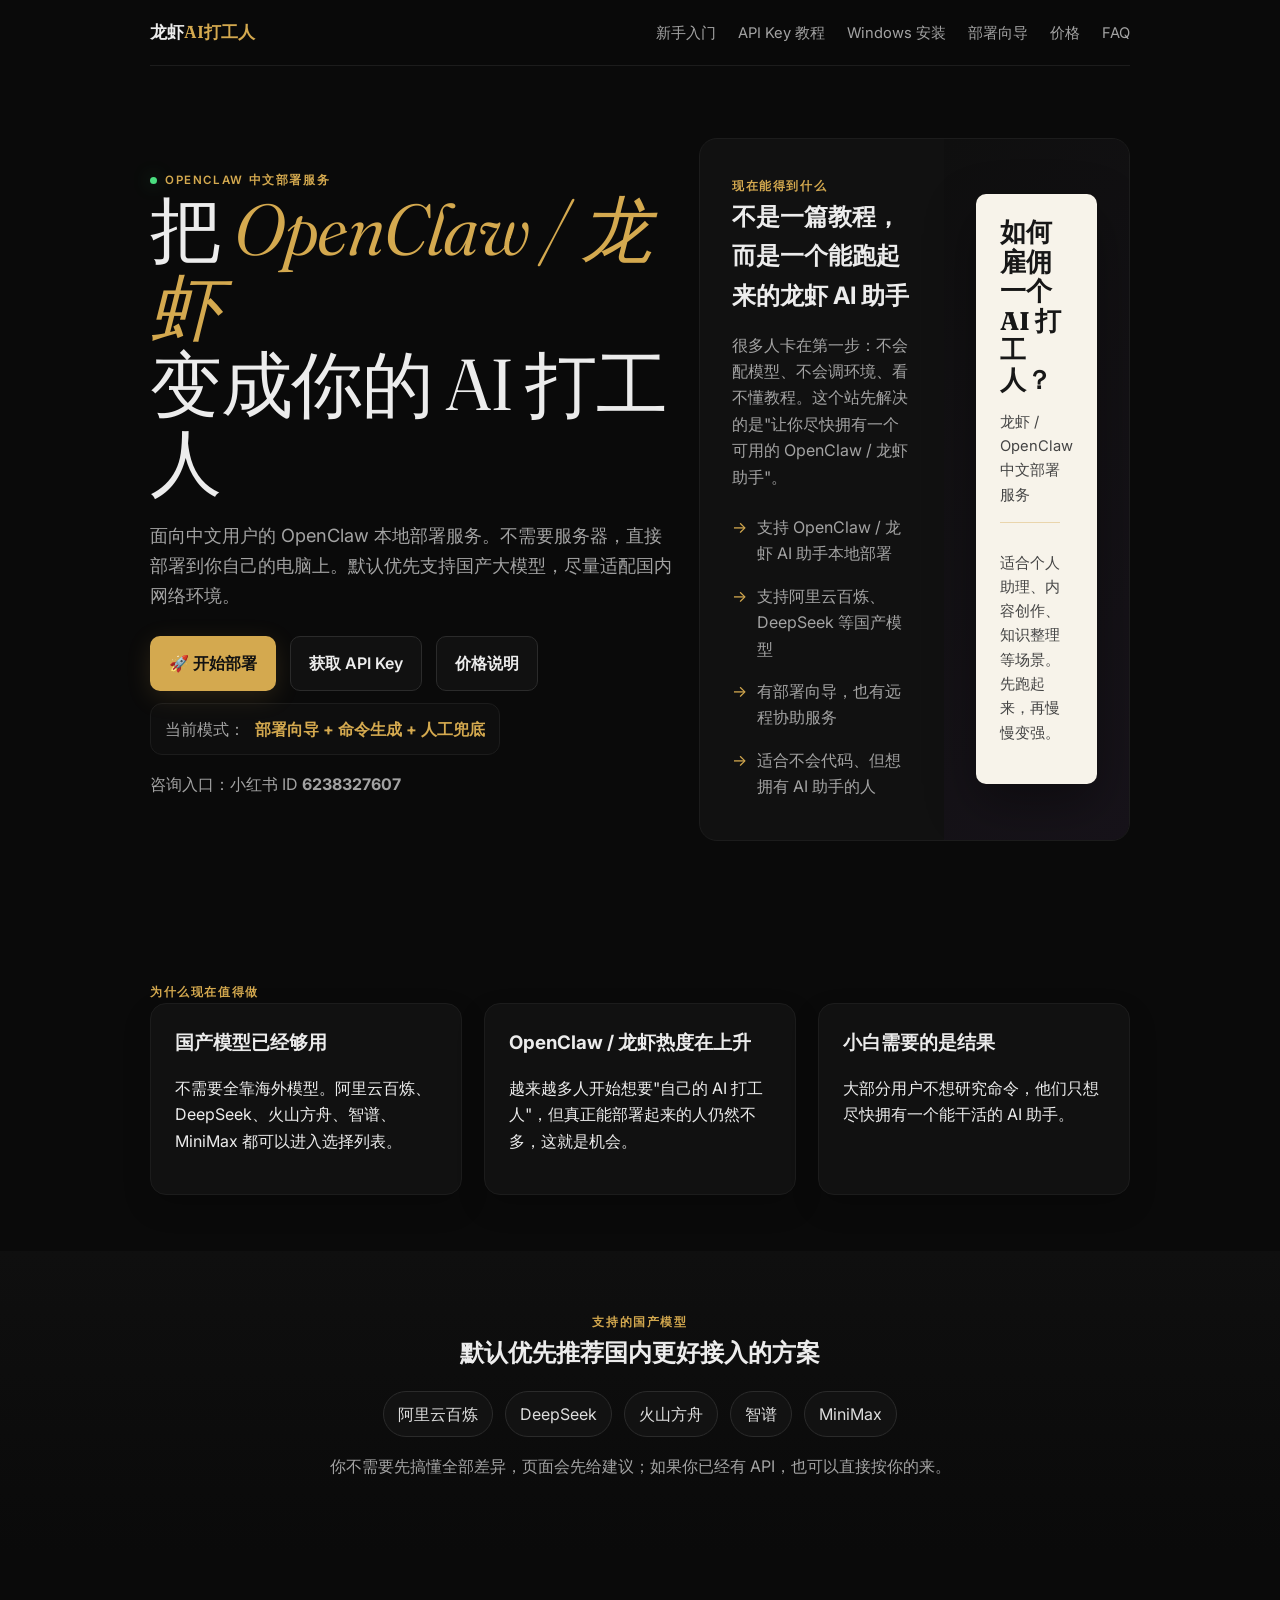
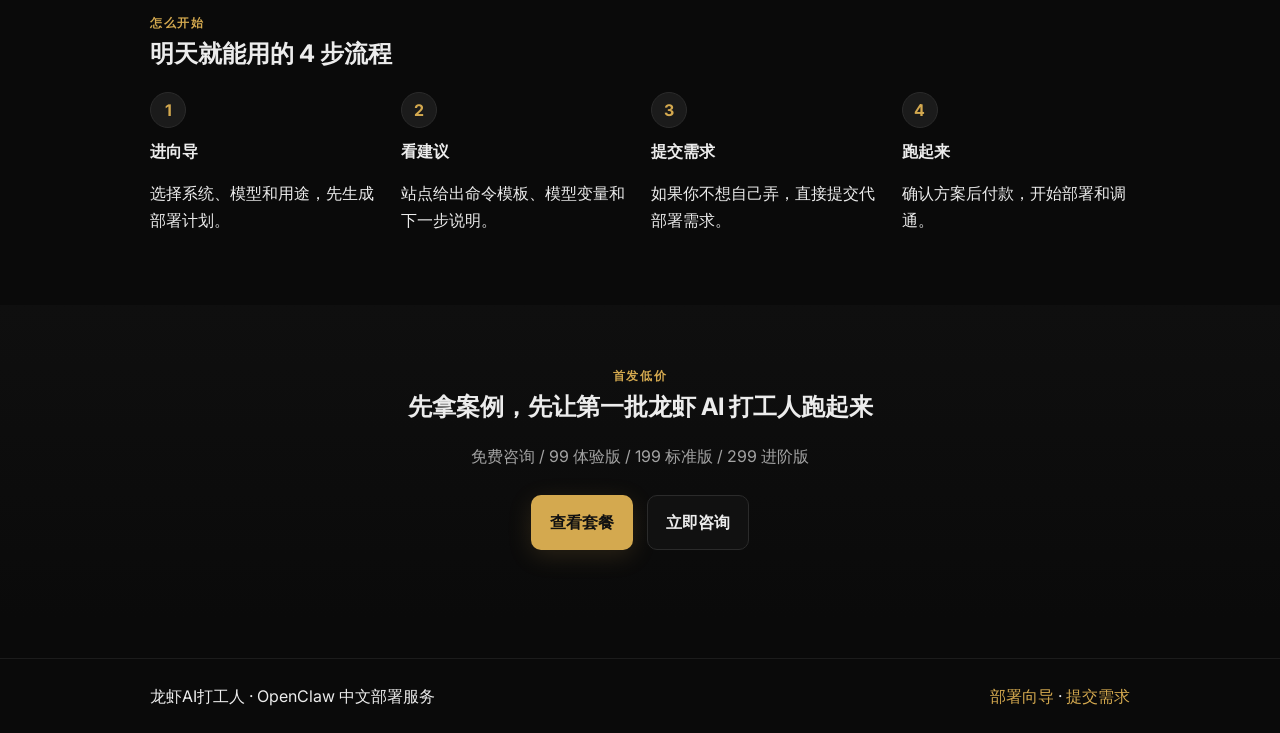
==== index.html @ 07ebf4de "Initial commit: 龙虾 AI 一键部署网站 - 一键部署工具（Windows/macOS/Linux） - 智能咨询机器人方案 - API Key 获取教程 - Windows WSL " ====
<!doctype html>
<html lang="zh-CN">
<head>
  <meta charset="UTF-8" />
  <meta name="viewport" content="width=device-width, initial-scale=1.0" />
  <title>龙虾AI打工人｜OpenClaw 中文一键部署与代部署</title>
  <meta name="description" content="龙虾AI打工人：面向中文用户的 OpenClaw 一键部署、代部署与部署向导。支持阿里云百炼、DeepSeek、火山方舟、智谱、MiniMax。" />
  <meta name="keywords" content="龙虾,OpenClaw,OpenClaw一键部署,龙虾AI,AI打工人,AI助手代部署,国产大模型部署" />
  <link rel="preconnect" href="https://fonts.googleapis.com">
  <link rel="preconnect" href="https://fonts.gstatic.com" crossorigin>
  <link href="https://fonts.googleapis.com/css2?family=Inter:wght@300;400;500;600;700&family=Fraunces:opsz,wght@9..144,300;9..144,400;9..144,600&display=swap" rel="stylesheet">
  <link rel="stylesheet" href="./styles.css" />
</head>
<body>
  <header class="hero">
    <nav class="nav container">
      <div class="logo">龙虾<span>AI打工人</span></div>
      <div class="nav-links">
        <a href="./onboarding-guide.html">新手入门</a>
        <a href="./api-key-guide.html">API Key 教程</a>
        <a href="./windows-wsl-guide.html">Windows 安装</a>
        <a href="./deploy.html">部署向导</a>
        <a href="./pricing.html">价格</a>
        <a href="./faq.html">FAQ</a>
      </div>
    </nav>

    <div class="hero-inner container">
      <div>
        <div class="eyebrow"><span class="dot"></span> OpenClaw 中文部署服务</div>
        <h1>把 <em>OpenClaw / 龙虾</em><br>变成你的 AI 打工人</h1>
        <p class="subtitle">面向中文用户的 OpenClaw 本地部署服务。不需要服务器，直接部署到你自己的电脑上。默认优先支持国产大模型，尽量适配国内网络环境。</p>
        <div class="cta-row">
          <a class="btn primary" href="./deploy.html">🚀 开始部署</a>
          <a class="btn" href="./api-key-guide.html">获取 API Key</a>
          <a class="btn" href="./pricing.html">价格说明</a>
        </div>
        <div class="hero-proof"><span>当前模式：</span><strong>部署向导 + 命令生成 + 人工兜底</strong></div>
        <p class="hint">咨询入口：小红书 ID <strong>6238327607</strong></p>
      </div>
      <div class="product-shell">
        <div class="product-info">
          <div class="section-label">现在能得到什么</div>
          <h2>不是一篇教程，而是一个能跑起来的龙虾 AI 助手</h2>
          <p class="muted">很多人卡在第一步：不会配模型、不会调环境、看不懂教程。这个站先解决的是"让你尽快拥有一个可用的 OpenClaw / 龙虾助手"。</p>
          <ul class="feature-list">
            <li>支持 OpenClaw / 龙虾 AI 助手本地部署</li>
            <li>支持阿里云百炼、DeepSeek 等国产模型</li>
            <li>有部署向导，也有远程协助服务</li>
            <li>适合不会代码、但想拥有 AI 助手的人</li>
          </ul>
        </div>
        <div class="product-visual">
          <div class="mock-panel">
            <h3>如何雇佣一个 AI 打工人？</h3>
            <p>龙虾 / OpenClaw 中文部署服务</p>
            <div class="divider"></div>
            <p>适合个人助理、内容创作、知识整理等场景。先跑起来，再慢慢变强。</p>
          </div>
        </div>
      </div>
    </div>
  </header>

  <main>
    <section class="section container">
      <div class="section-label">为什么现在值得做</div>
      <div class="grid-3">
        <div class="card">
          <h3>国产模型已经够用</h3>
          <p>不需要全靠海外模型。阿里云百炼、DeepSeek、火山方舟、智谱、MiniMax 都可以进入选择列表。</p>
        </div>
        <div class="card">
          <h3>OpenClaw / 龙虾热度在上升</h3>
          <p>越来越多人开始想要"自己的 AI 打工人"，但真正能部署起来的人仍然不多，这就是机会。</p>
        </div>
        <div class="card">
          <h3>小白需要的是结果</h3>
          <p>大部分用户不想研究命令，他们只想尽快拥有一个能干活的 AI 助手。</p>
        </div>
      </div>
    </section>

    <section class="section alt">
      <div class="container center">
        <div class="section-label">支持的国产模型</div>
        <h2>默认优先推荐国内更好接入的方案</h2>
        <div class="chips" style="justify-content:center;margin-top:18px;">
          <span>阿里云百炼</span><span>DeepSeek</span><span>火山方舟</span><span>智谱</span><span>MiniMax</span>
        </div>
        <p class="muted">你不需要先搞懂全部差异，页面会先给建议；如果你已经有 API，也可以直接按你的来。</p>
      </div>
    </section>

    <section class="section container">
      <div class="section-label">怎么开始</div>
      <h2>明天就能用的 4 步流程</h2>
      <div class="timeline">
        <div class="step"><strong>1</strong><span>进向导</span><p>选择系统、模型和用途，先生成部署计划。</p></div>
        <div class="step"><strong>2</strong><span>看建议</span><p>站点给出命令模板、模型变量和下一步说明。</p></div>
        <div class="step"><strong>3</strong><span>提交需求</span><p>如果你不想自己弄，直接提交代部署需求。</p></div>
        <div class="step"><strong>4</strong><span>跑起来</span><p>确认方案后付款，开始部署和调通。</p></div>
      </div>
    </section>

    <section class="section alt">
      <div class="container center">
        <div class="section-label">首发低价</div>
        <h2>先拿案例，先让第一批龙虾 AI 打工人跑起来</h2>
        <p class="muted">免费咨询 / 99 体验版 / 199 标准版 / 299 进阶版</p>
        <div class="cta-row" style="justify-content:center;">
          <a class="btn primary" href="./pricing.html">查看套餐</a>
          <a class="btn" href="./deploy.html">立即咨询</a>
        </div>
      </div>
    </section>
  </main>

  <footer class="footer">
    <div class="container footer-inner">
      <div>龙虾AI打工人 · OpenClaw 中文部署服务</div>
      <div><a href="./wizard.html">部署向导</a> · <a href="./deploy.html">提交需求</a></div>
    </div>
  </footer>
</body>
</html>
---- styles.css ----
:root{--bg:#0a0a0a;--surface:#111111;--surface2:#161616;--border:#1c1c1c;--border2:#2b2b2b;--text:#ececec;--muted:#a3a3a3;--dim:#666;--accent:#d4a94f;--accentGlow:rgba(212,169,79,.15);--green:#4ade80;--blue:#60a5fa}*{box-sizing:border-box}html{scroll-behavior:smooth}body{margin:0;font-family:Inter,-apple-system,BlinkMacSystemFont,"Segoe UI",Roboto,"PingFang SC","Helvetica Neue",Arial,sans-serif;background:var(--bg);color:var(--text);line-height:1.65;-webkit-font-smoothing:antialiased}a{color:var(--accent);text-decoration:none}.container{width:min(980px,92%);margin:0 auto}.nav,.hero-inner,.split,.grid-3,.timeline,.pricing-grid,.form-wrap,.footer-inner{display:grid;gap:22px}.nav{position:sticky;top:0;z-index:1000;grid-template-columns:1fr auto;align-items:center;padding:18px 0;background:rgba(10,10,10,.86);backdrop-filter:blur(18px);border-bottom:1px solid var(--border)}.logo{font-family:Fraunces,serif;font-size:1.08rem;font-weight:600;color:var(--text)}.logo span{color:var(--accent)}.nav-links a{margin-left:18px;color:var(--muted);font-size:.92rem}.nav-links a:hover{color:var(--text)}.hero{min-height:92vh;padding-bottom:40px}.hero-inner{grid-template-columns:1.1fr .9fr;align-items:center;padding:72px 0 40px}.eyebrow,.section-label,.mini-badge{display:inline-flex;align-items:center;gap:8px;font-size:.72rem;font-weight:600;letter-spacing:.14em;text-transform:uppercase;color:var(--accent)}.eyebrow .dot{width:7px;height:7px;border-radius:50%;background:var(--green);box-shadow:0 0 18px rgba(74,222,128,.4)}h1,h2,h3{margin:0 0 14px}.hero h1,.simple-header h1{font-family:Fraunces,serif;font-size:clamp(2.7rem,6vw,4.5rem);font-weight:350;line-height:1.08;letter-spacing:-.02em}.hero h1 em{font-style:italic;color:var(--accent)}.subtitle{font-size:1.14rem;color:var(--muted);max-width:720px;margin-bottom:20px}.cta-row{display:flex;gap:14px;flex-wrap:wrap;margin:26px 0 12px}.btn{display:inline-flex;align-items:center;justify-content:center;padding:13px 18px;border:1px solid var(--border2);border-radius:10px;background:var(--surface);color:var(--text);font-weight:600;transition:all .18s ease}.btn:hover{border-color:var(--accent);transform:translateY(-1px)}.btn.primary{background:var(--accent);color:#111;border-color:transparent;box-shadow:0 6px 24px var(--accentGlow)}.hint,.muted{color:var(--muted)}.small{font-size:.9rem}.section{padding:56px 0}.alt{background:linear-gradient(180deg,#0f0f0f,#0a0a0a)}.card{background:var(--surface);border:1px solid var(--border);border-radius:16px;padding:24px;box-shadow:0 12px 28px rgba(0,0,0,.18)}.card:hover{border-color:var(--border2)}.highlight{background:linear-gradient(180deg,#131313,#101010)}.hero-proof{display:flex;align-items:center;gap:10px;padding:12px 14px;border:1px solid var(--border);border-radius:12px;background:#0e0e0e;color:var(--muted);width:fit-content}.hero-proof strong{color:var(--accent)}.split{grid-template-columns:1fr 1fr}.grid-3{grid-template-columns:repeat(3,1fr)}.chips{display:flex;gap:12px;flex-wrap:wrap}.chips span{padding:9px 14px;border:1px solid var(--border2);border-radius:999px;background:#121212;color:#ddd}.timeline{grid-template-columns:repeat(4,1fr);margin-top:18px}.step strong{display:inline-grid;place-items:center;width:36px;height:36px;border-radius:50%;background:#1b1b1b;border:1px solid var(--border2);margin-bottom:10px;color:var(--accent)}.step span{display:block;font-weight:700;margin-bottom:4px}.footer{border-top:1px solid var(--border);padding:24px 0;margin-top:40px}.footer-inner{grid-template-columns:1fr auto;align-items:center}.simple-header{padding:38px 0 16px}.simple-header p{color:var(--muted)}.pricing-grid{grid-template-columns:repeat(4,1fr);padding-bottom:48px}.price-card .price{font-family:Fraunces,serif;font-size:2.2rem;font-weight:600;margin:10px 0 14px}.price-card.featured{border-color:var(--accent);transform:translateY(-8px)}.form-wrap{grid-template-columns:1fr 1fr;padding-bottom:48px}.form-card label{display:block;margin-bottom:16px}.form-card input,.form-card textarea,.form-card select,#result,#plan{width:100%;margin-top:8px;background:#0d0d0d;border:1px solid var(--border2);border-radius:12px;color:var(--text);padding:12px;font:inherit}.checkbox{display:flex;gap:10px;align-items:flex-start}.checkbox input{width:auto;margin-top:4px}.faq-list{display:grid;gap:16px;padding-bottom:50px}.divider{width:60px;height:1px;background:var(--accent);opacity:.4;margin:8px 0 28px}.feature-list{list-style:none;padding:0;margin:16px 0 0}.feature-list li{padding:8px 0;color:var(--muted);display:flex;gap:10px}.feature-list li::before{content:'→';color:var(--accent)}.product-shell{display:grid;grid-template-columns:1.15fr .85fr;background:var(--surface);border:1px solid var(--border);border-radius:18px;overflow:hidden}.product-info{padding:32px}.product-visual{padding:32px;background:linear-gradient(135deg,#0f0f0f,#17131a);display:flex;align-items:center;justify-content:center;position:relative}.mock-panel{width:100%;max-width:320px;background:#f7f3ea;color:#171717;border-radius:10px;padding:24px;box-shadow:0 20px 50px rgba(0,0,0,.35)}.mock-panel h3{font-family:Fraunces,serif;font-size:1.6rem;line-height:1.15;margin-bottom:10px}.mock-panel p{font-size:.92rem;color:#444}.center{text-align:center}@media (max-width:900px){.hero-inner,.split,.grid-3,.timeline,.pricing-grid,.form-wrap,.product-shell,.footer-inner{grid-template-columns:1fr}.price-card.featured{transform:none}.nav{grid-template-columns:1fr}.nav-links{display:flex;flex-wrap:wrap;gap:10px}.nav-links a{margin:0}.hero{min-height:auto}.hero-inner{padding-top:42px}}
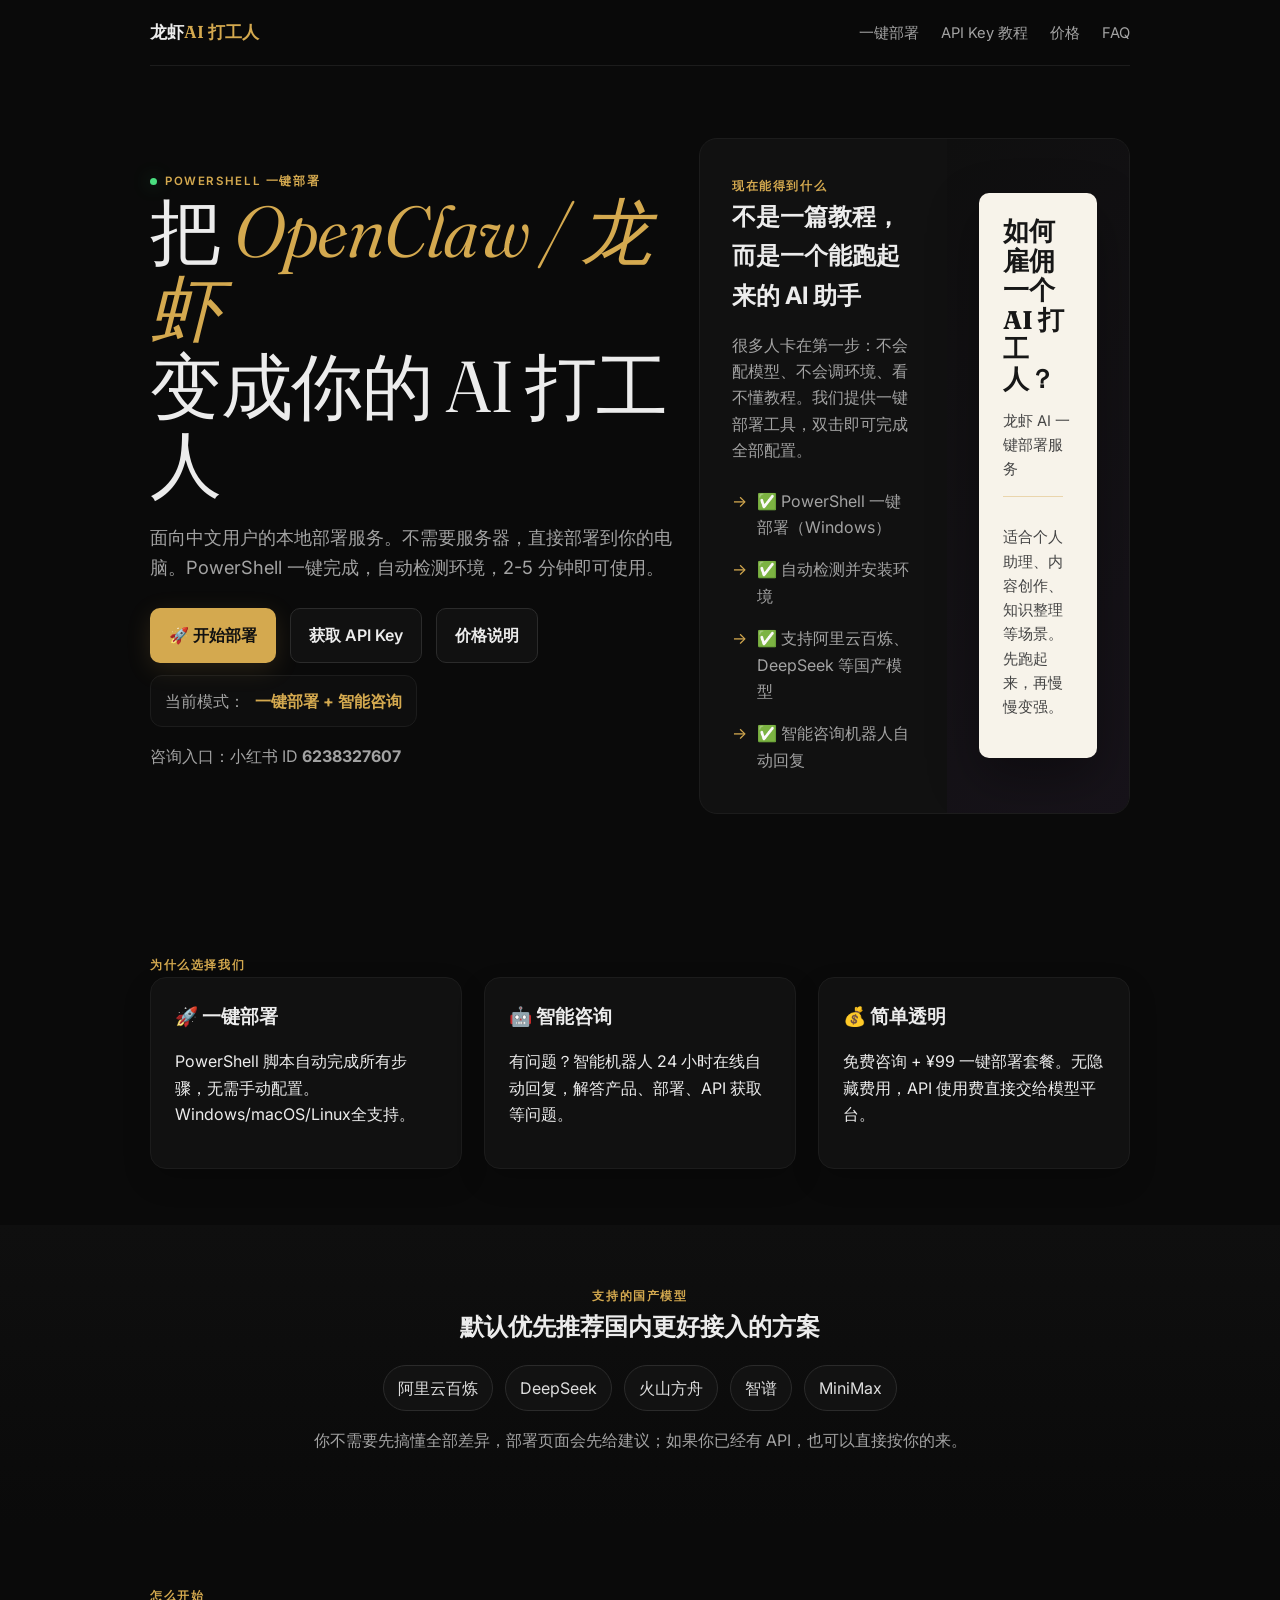
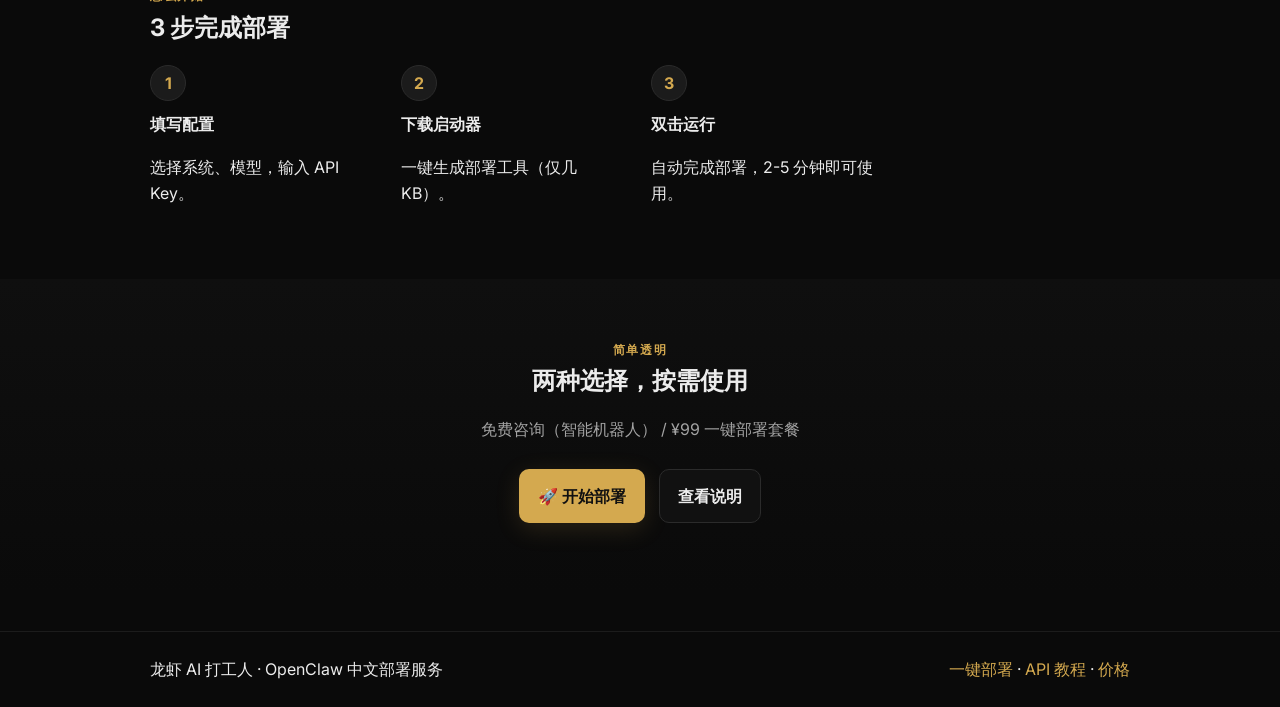
==== commit d53b860f: "优化：PowerShell 部署 + 导航统一 - 新增 PowerShell 一键部署启动器（Windows） - 移除首页 Windows 安装指南导航 - 简化导航结构：一键部署/API/价格/" ====
--- a/index.html
+++ b/index.html
@@ -3,9 +3,9 @@
 <head>
   <meta charset="UTF-8" />
   <meta name="viewport" content="width=device-width, initial-scale=1.0" />
-  <title>龙虾AI打工人｜OpenClaw 中文一键部署与代部署</title>
-  <meta name="description" content="龙虾AI打工人：面向中文用户的 OpenClaw 一键部署、代部署与部署向导。支持阿里云百炼、DeepSeek、火山方舟、智谱、MiniMax。" />
-  <meta name="keywords" content="龙虾,OpenClaw,OpenClaw一键部署,龙虾AI,AI打工人,AI助手代部署,国产大模型部署" />
+  <title>龙虾 AI 打工人｜OpenClaw 中文一键部署</title>
+  <meta name="description" content="龙虾 AI 打工人：面向中文用户的一键部署服务。PowerShell 一键部署，自动检测环境，2-5 分钟完成。支持阿里云百炼、DeepSeek、MiniMax 等国产大模型。" />
+  <meta name="keywords" content="龙虾，OpenClaw，一键部署，龙虾 AI,AI 打工人，本地部署，国产大模型" />
   <link rel="preconnect" href="https://fonts.googleapis.com">
   <link rel="preconnect" href="https://fonts.gstatic.com" crossorigin>
   <link href="https://fonts.googleapis.com/css2?family=Inter:wght@300;400;500;600;700&family=Fraunces:opsz,wght@9..144,300;9..144,400;9..144,600&display=swap" rel="stylesheet">
@@ -14,12 +14,10 @@
 <body>
   <header class="hero">
     <nav class="nav container">
-      <div class="logo">龙虾<span>AI打工人</span></div>
+      <div class="logo">龙虾<span>AI 打工人</span></div>
       <div class="nav-links">
-        <a href="./onboarding-guide.html">新手入门</a>
+        <a href="./deploy.html">一键部署</a>
         <a href="./api-key-guide.html">API Key 教程</a>
-        <a href="./windows-wsl-guide.html">Windows 安装</a>
-        <a href="./deploy.html">部署向导</a>
         <a href="./pricing.html">价格</a>
         <a href="./faq.html">FAQ</a>
       </div>
@@ -27,33 +25,33 @@
 
     <div class="hero-inner container">
       <div>
-        <div class="eyebrow"><span class="dot"></span> OpenClaw 中文部署服务</div>
+        <div class="eyebrow"><span class="dot"></span> PowerShell 一键部署</div>
         <h1>把 <em>OpenClaw / 龙虾</em><br>变成你的 AI 打工人</h1>
-        <p class="subtitle">面向中文用户的 OpenClaw 本地部署服务。不需要服务器，直接部署到你自己的电脑上。默认优先支持国产大模型，尽量适配国内网络环境。</p>
+        <p class="subtitle">面向中文用户的本地部署服务。不需要服务器，直接部署到你的电脑。PowerShell 一键完成，自动检测环境，2-5 分钟即可使用。</p>
         <div class="cta-row">
           <a class="btn primary" href="./deploy.html">🚀 开始部署</a>
           <a class="btn" href="./api-key-guide.html">获取 API Key</a>
           <a class="btn" href="./pricing.html">价格说明</a>
         </div>
-        <div class="hero-proof"><span>当前模式：</span><strong>部署向导 + 命令生成 + 人工兜底</strong></div>
+        <div class="hero-proof"><span>当前模式：</span><strong>一键部署 + 智能咨询</strong></div>
         <p class="hint">咨询入口：小红书 ID <strong>6238327607</strong></p>
       </div>
       <div class="product-shell">
         <div class="product-info">
           <div class="section-label">现在能得到什么</div>
-          <h2>不是一篇教程，而是一个能跑起来的龙虾 AI 助手</h2>
-          <p class="muted">很多人卡在第一步：不会配模型、不会调环境、看不懂教程。这个站先解决的是"让你尽快拥有一个可用的 OpenClaw / 龙虾助手"。</p>
+          <h2>不是一篇教程，而是一个能跑起来的 AI 助手</h2>
+          <p class="muted">很多人卡在第一步：不会配模型、不会调环境、看不懂教程。我们提供一键部署工具，双击即可完成全部配置。</p>
           <ul class="feature-list">
-            <li>支持 OpenClaw / 龙虾 AI 助手本地部署</li>
-            <li>支持阿里云百炼、DeepSeek 等国产模型</li>
-            <li>有部署向导，也有远程协助服务</li>
-            <li>适合不会代码、但想拥有 AI 助手的人</li>
+            <li>✅ PowerShell 一键部署（Windows）</li>
+            <li>✅ 自动检测并安装环境</li>
+            <li>✅ 支持阿里云百炼、DeepSeek 等国产模型</li>
+            <li>✅ 智能咨询机器人自动回复</li>
           </ul>
         </div>
         <div class="product-visual">
           <div class="mock-panel">
             <h3>如何雇佣一个 AI 打工人？</h3>
-            <p>龙虾 / OpenClaw 中文部署服务</p>
+            <p>龙虾 AI 一键部署服务</p>
             <div class="divider"></div>
             <p>适合个人助理、内容创作、知识整理等场景。先跑起来，再慢慢变强。</p>
           </div>
@@ -64,19 +62,19 @@
 
   <main>
     <section class="section container">
-      <div class="section-label">为什么现在值得做</div>
+      <div class="section-label">为什么选择我们</div>
       <div class="grid-3">
         <div class="card">
-          <h3>国产模型已经够用</h3>
-          <p>不需要全靠海外模型。阿里云百炼、DeepSeek、火山方舟、智谱、MiniMax 都可以进入选择列表。</p>
+          <h3>🚀 一键部署</h3>
+          <p>PowerShell 脚本自动完成所有步骤，无需手动配置。Windows/macOS/Linux全支持。</p>
         </div>
         <div class="card">
-          <h3>OpenClaw / 龙虾热度在上升</h3>
-          <p>越来越多人开始想要"自己的 AI 打工人"，但真正能部署起来的人仍然不多，这就是机会。</p>
+          <h3>🤖 智能咨询</h3>
+          <p>有问题？智能机器人 24 小时在线自动回复，解答产品、部署、API 获取等问题。</p>
         </div>
         <div class="card">
-          <h3>小白需要的是结果</h3>
-          <p>大部分用户不想研究命令，他们只想尽快拥有一个能干活的 AI 助手。</p>
+          <h3>💰 简单透明</h3>
+          <p>免费咨询 + ¥99 一键部署套餐。无隐藏费用，API 使用费直接交给模型平台。</p>
         </div>
       </div>
     </section>
@@ -88,29 +86,28 @@
         <div class="chips" style="justify-content:center;margin-top:18px;">
           <span>阿里云百炼</span><span>DeepSeek</span><span>火山方舟</span><span>智谱</span><span>MiniMax</span>
         </div>
-        <p class="muted">你不需要先搞懂全部差异，页面会先给建议；如果你已经有 API，也可以直接按你的来。</p>
+        <p class="muted">你不需要先搞懂全部差异，部署页面会先给建议；如果你已经有 API，也可以直接按你的来。</p>
       </div>
     </section>
 
     <section class="section container">
       <div class="section-label">怎么开始</div>
-      <h2>明天就能用的 4 步流程</h2>
+      <h2>3 步完成部署</h2>
       <div class="timeline">
-        <div class="step"><strong>1</strong><span>进向导</span><p>选择系统、模型和用途，先生成部署计划。</p></div>
-        <div class="step"><strong>2</strong><span>看建议</span><p>站点给出命令模板、模型变量和下一步说明。</p></div>
-        <div class="step"><strong>3</strong><span>提交需求</span><p>如果你不想自己弄，直接提交代部署需求。</p></div>
-        <div class="step"><strong>4</strong><span>跑起来</span><p>确认方案后付款，开始部署和调通。</p></div>
+        <div class="step"><strong>1</strong><span>填写配置</span><p>选择系统、模型，输入 API Key。</p></div>
+        <div class="step"><strong>2</strong><span>下载启动器</span><p>一键生成部署工具（仅几 KB）。</p></div>
+        <div class="step"><strong>3</strong><span>双击运行</span><p>自动完成部署，2-5 分钟即可使用。</p></div>
       </div>
     </section>
 
     <section class="section alt">
       <div class="container center">
-        <div class="section-label">首发低价</div>
-        <h2>先拿案例，先让第一批龙虾 AI 打工人跑起来</h2>
-        <p class="muted">免费咨询 / 99 体验版 / 199 标准版 / 299 进阶版</p>
+        <div class="section-label">简单透明</div>
+        <h2>两种选择，按需使用</h2>
+        <p class="muted">免费咨询（智能机器人） / ¥99 一键部署套餐</p>
         <div class="cta-row" style="justify-content:center;">
-          <a class="btn primary" href="./pricing.html">查看套餐</a>
-          <a class="btn" href="./deploy.html">立即咨询</a>
+          <a class="btn primary" href="./deploy.html">🚀 开始部署</a>
+          <a class="btn" href="./pricing.html">查看说明</a>
         </div>
       </div>
     </section>
@@ -118,9 +115,9 @@
 
   <footer class="footer">
     <div class="container footer-inner">
-      <div>龙虾AI打工人 · OpenClaw 中文部署服务</div>
-      <div><a href="./wizard.html">部署向导</a> · <a href="./deploy.html">提交需求</a></div>
+      <div>龙虾 AI 打工人 · OpenClaw 中文部署服务</div>
+      <div><a href="./deploy.html">一键部署</a> · <a href="./api-key-guide.html">API 教程</a> · <a href="./pricing.html">价格</a></div>
     </div>
   </footer>
 </body>
-</html>+</html>
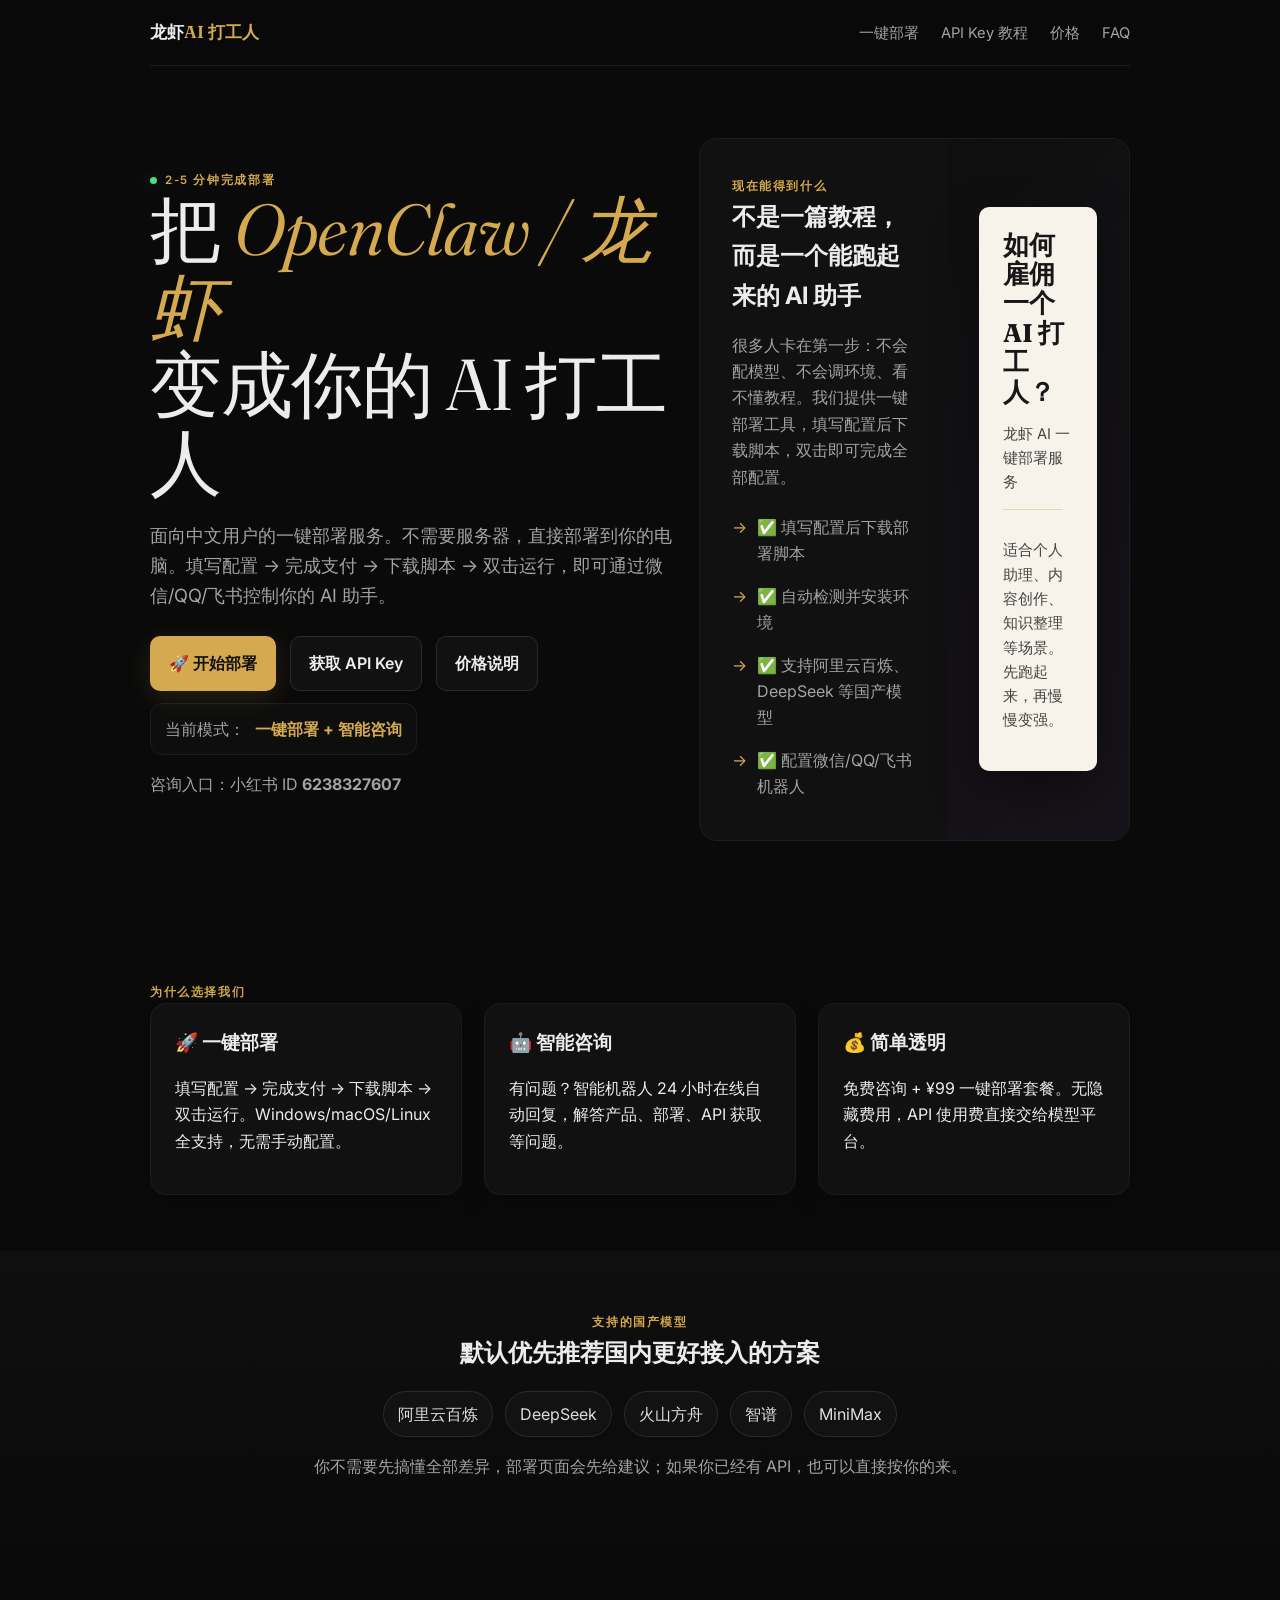
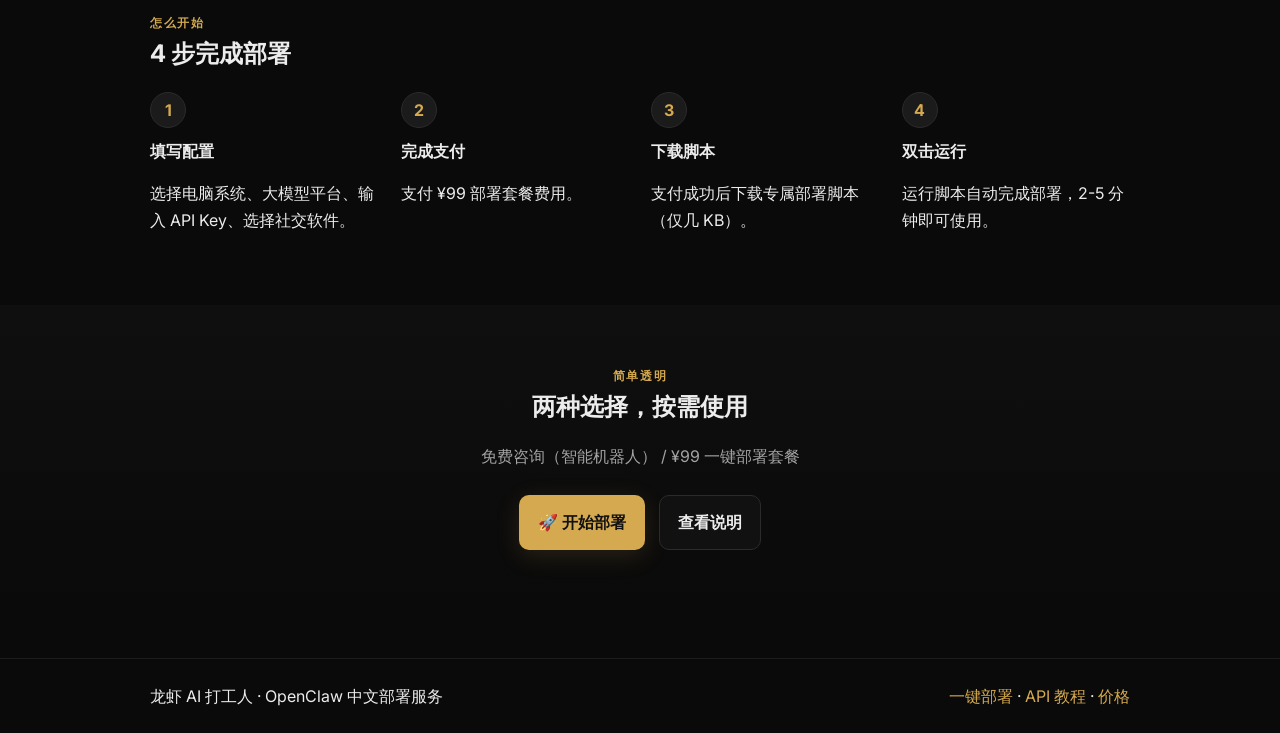
==== commit 8d14dd9e: "更新网站：优化部署流程，面向小白用户简化文案" ====
--- a/index.html
+++ b/index.html
@@ -4,7 +4,7 @@
   <meta charset="UTF-8" />
   <meta name="viewport" content="width=device-width, initial-scale=1.0" />
   <title>龙虾 AI 打工人｜OpenClaw 中文一键部署</title>
-  <meta name="description" content="龙虾 AI 打工人：面向中文用户的一键部署服务。PowerShell 一键部署，自动检测环境，2-5 分钟完成。支持阿里云百炼、DeepSeek、MiniMax 等国产大模型。" />
+  <meta name="description" content="龙虾 AI 打工人：面向中文用户的一键部署服务。填写配置 → 完成支付 → 下载脚本 → 双击运行，2-5 分钟拥有你的 AI 助手。" />
   <meta name="keywords" content="龙虾，OpenClaw，一键部署，龙虾 AI,AI 打工人，本地部署，国产大模型" />
   <link rel="preconnect" href="https://fonts.googleapis.com">
   <link rel="preconnect" href="https://fonts.gstatic.com" crossorigin>
@@ -25,9 +25,9 @@
 
     <div class="hero-inner container">
       <div>
-        <div class="eyebrow"><span class="dot"></span> PowerShell 一键部署</div>
+        <div class="eyebrow"><span class="dot"></span> 2-5 分钟完成部署</div>
         <h1>把 <em>OpenClaw / 龙虾</em><br>变成你的 AI 打工人</h1>
-        <p class="subtitle">面向中文用户的本地部署服务。不需要服务器，直接部署到你的电脑。PowerShell 一键完成，自动检测环境，2-5 分钟即可使用。</p>
+        <p class="subtitle">面向中文用户的一键部署服务。不需要服务器，直接部署到你的电脑。填写配置 → 完成支付 → 下载脚本 → 双击运行，即可通过微信/QQ/飞书控制你的 AI 助手。</p>
         <div class="cta-row">
           <a class="btn primary" href="./deploy.html">🚀 开始部署</a>
           <a class="btn" href="./api-key-guide.html">获取 API Key</a>
@@ -40,12 +40,12 @@
         <div class="product-info">
           <div class="section-label">现在能得到什么</div>
           <h2>不是一篇教程，而是一个能跑起来的 AI 助手</h2>
-          <p class="muted">很多人卡在第一步：不会配模型、不会调环境、看不懂教程。我们提供一键部署工具，双击即可完成全部配置。</p>
+          <p class="muted">很多人卡在第一步：不会配模型、不会调环境、看不懂教程。我们提供一键部署工具，填写配置后下载脚本，双击即可完成全部配置。</p>
           <ul class="feature-list">
-            <li>✅ PowerShell 一键部署（Windows）</li>
+            <li>✅ 填写配置后下载部署脚本</li>
             <li>✅ 自动检测并安装环境</li>
             <li>✅ 支持阿里云百炼、DeepSeek 等国产模型</li>
-            <li>✅ 智能咨询机器人自动回复</li>
+            <li>✅ 配置微信/QQ/飞书机器人</li>
           </ul>
         </div>
         <div class="product-visual">
@@ -66,7 +66,7 @@
       <div class="grid-3">
         <div class="card">
           <h3>🚀 一键部署</h3>
-          <p>PowerShell 脚本自动完成所有步骤，无需手动配置。Windows/macOS/Linux全支持。</p>
+          <p>填写配置 → 完成支付 → 下载脚本 → 双击运行。Windows/macOS/Linux 全支持，无需手动配置。</p>
         </div>
         <div class="card">
           <h3>🤖 智能咨询</h3>
@@ -92,11 +92,12 @@
 
     <section class="section container">
       <div class="section-label">怎么开始</div>
-      <h2>3 步完成部署</h2>
+      <h2>4 步完成部署</h2>
       <div class="timeline">
-        <div class="step"><strong>1</strong><span>填写配置</span><p>选择系统、模型，输入 API Key。</p></div>
-        <div class="step"><strong>2</strong><span>下载启动器</span><p>一键生成部署工具（仅几 KB）。</p></div>
-        <div class="step"><strong>3</strong><span>双击运行</span><p>自动完成部署，2-5 分钟即可使用。</p></div>
+        <div class="step"><strong>1</strong><span>填写配置</span><p>选择电脑系统、大模型平台、输入 API Key、选择社交软件。</p></div>
+        <div class="step"><strong>2</strong><span>完成支付</span><p>支付 ¥99 部署套餐费用。</p></div>
+        <div class="step"><strong>3</strong><span>下载脚本</span><p>支付成功后下载专属部署脚本（仅几 KB）。</p></div>
+        <div class="step"><strong>4</strong><span>双击运行</span><p>运行脚本自动完成部署，2-5 分钟即可使用。</p></div>
       </div>
     </section>
 
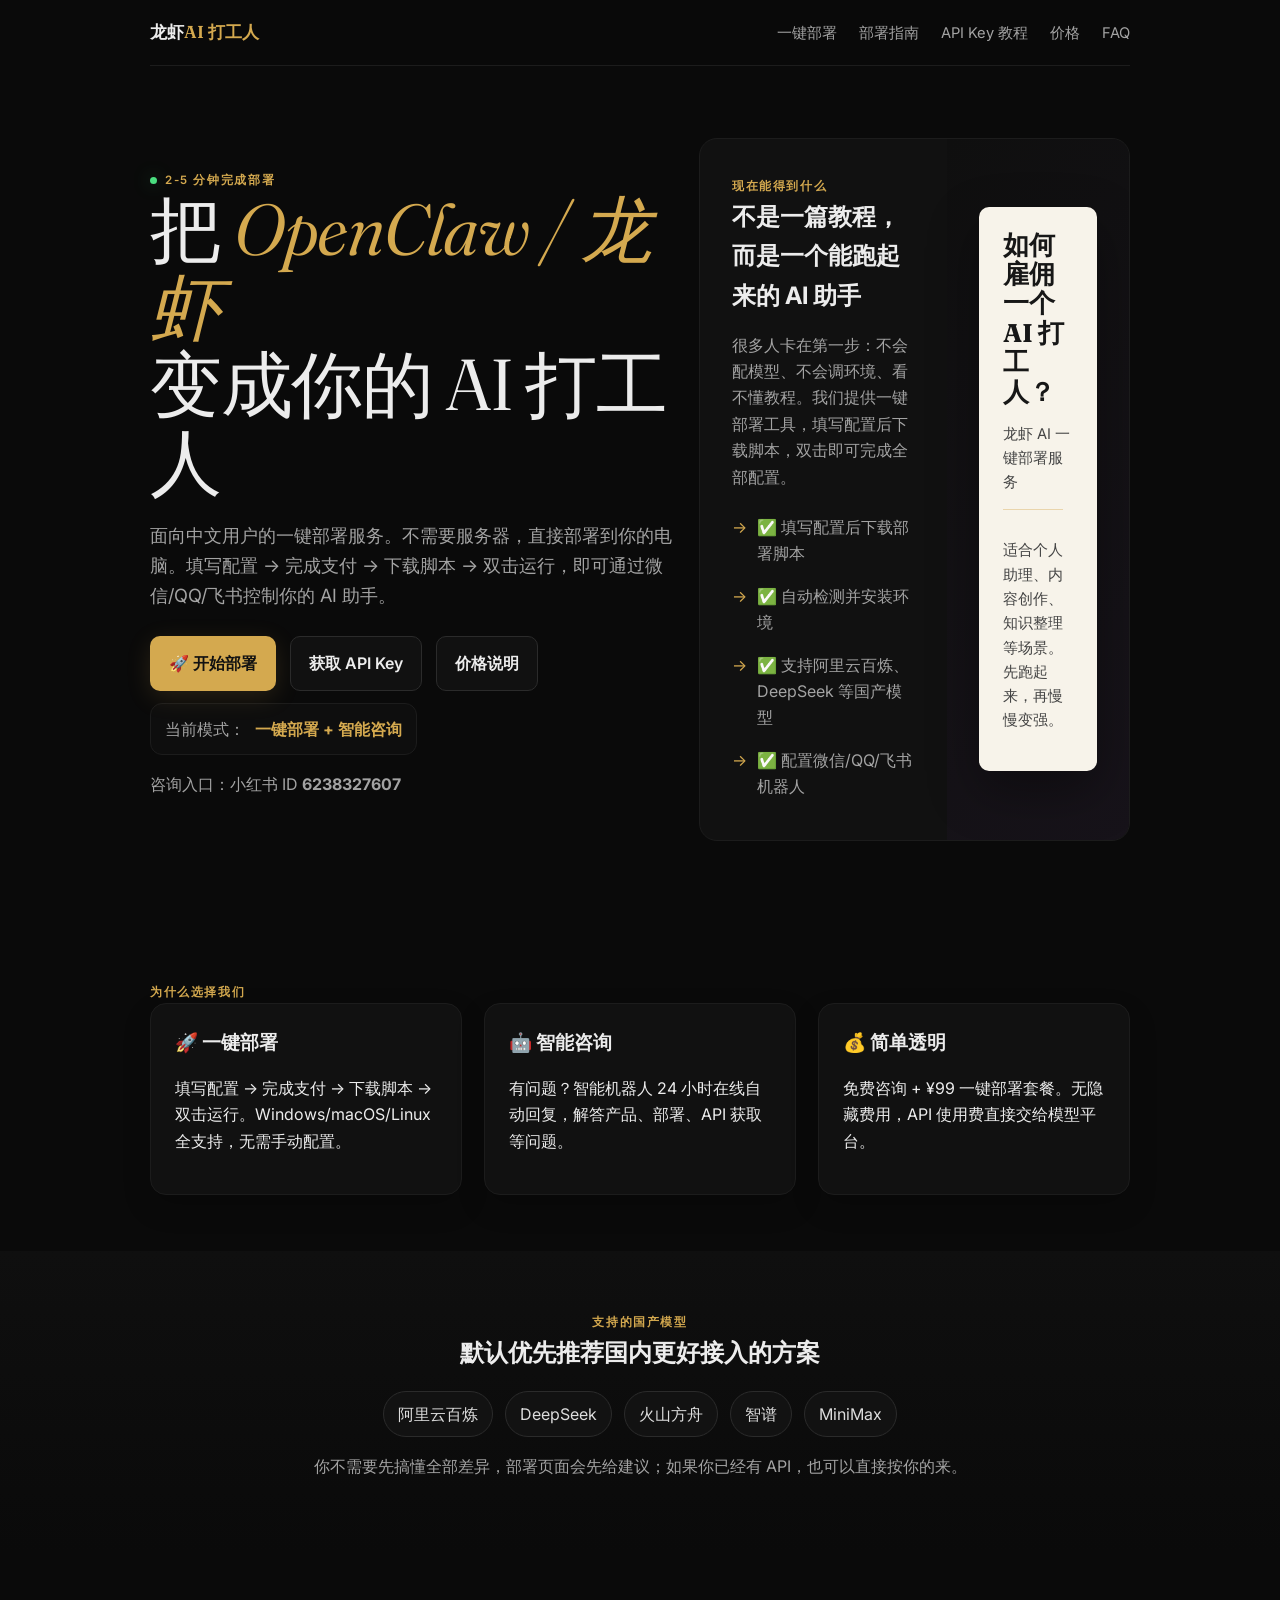
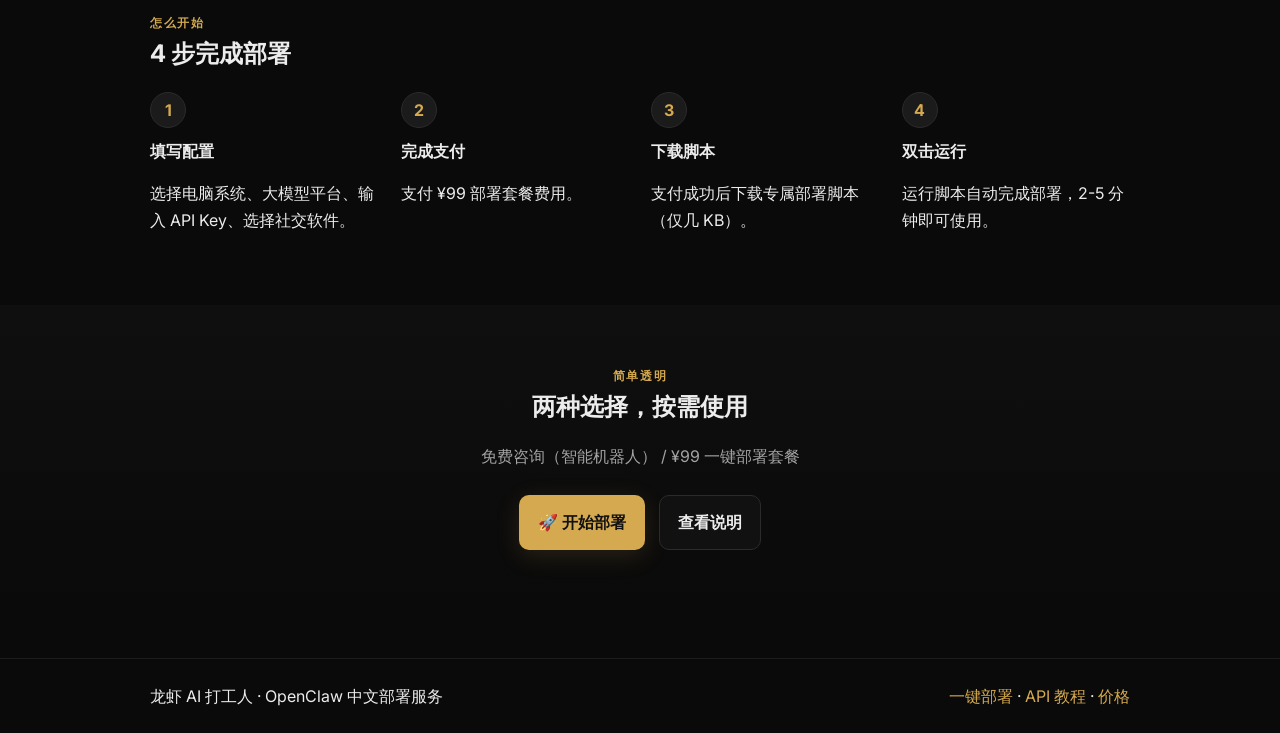
==== commit 7902e766: "完善部署文档：添加系统要求、完整部署指南、优化脚本错误处理" ====
--- a/index.html
+++ b/index.html
@@ -17,6 +17,7 @@
       <div class="logo">龙虾<span>AI 打工人</span></div>
       <div class="nav-links">
         <a href="./deploy.html">一键部署</a>
+        <a href="./DEPLOY-GUIDE.md">部署指南</a>
         <a href="./api-key-guide.html">API Key 教程</a>
         <a href="./pricing.html">价格</a>
         <a href="./faq.html">FAQ</a>
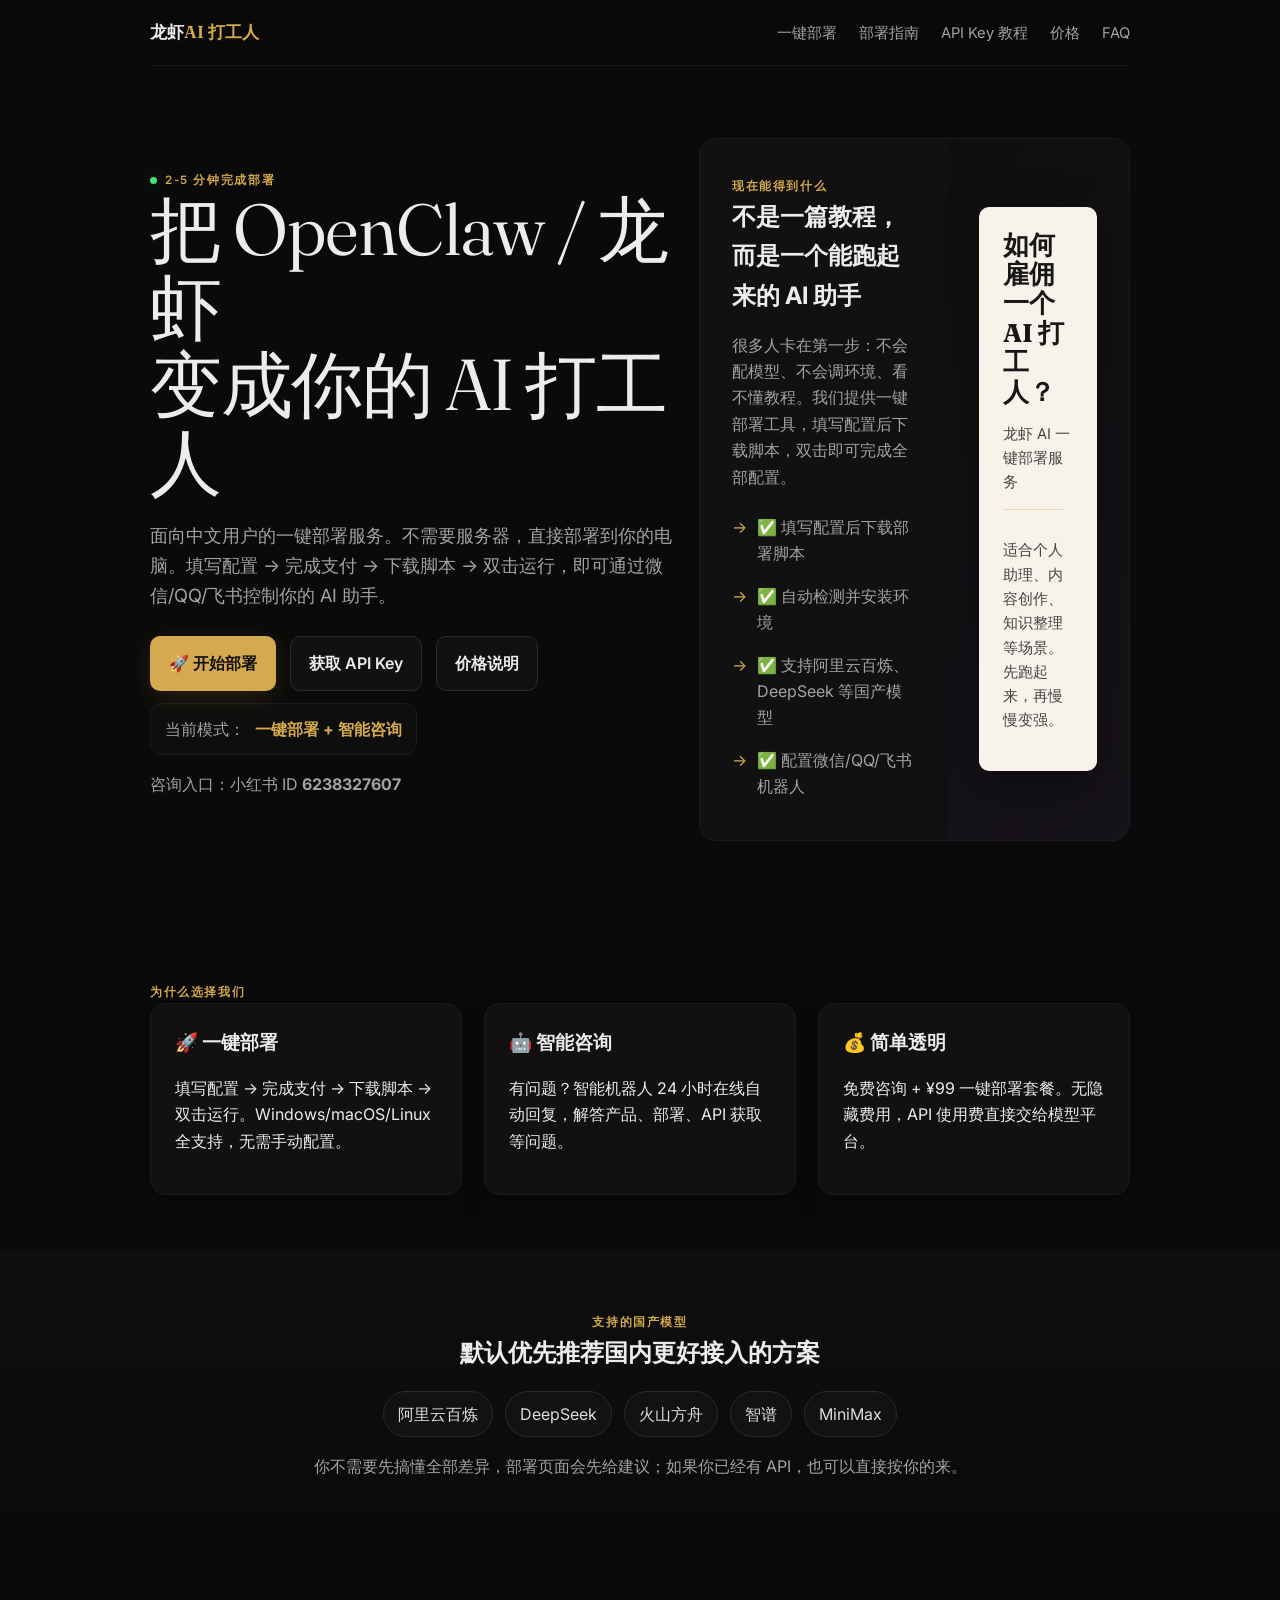
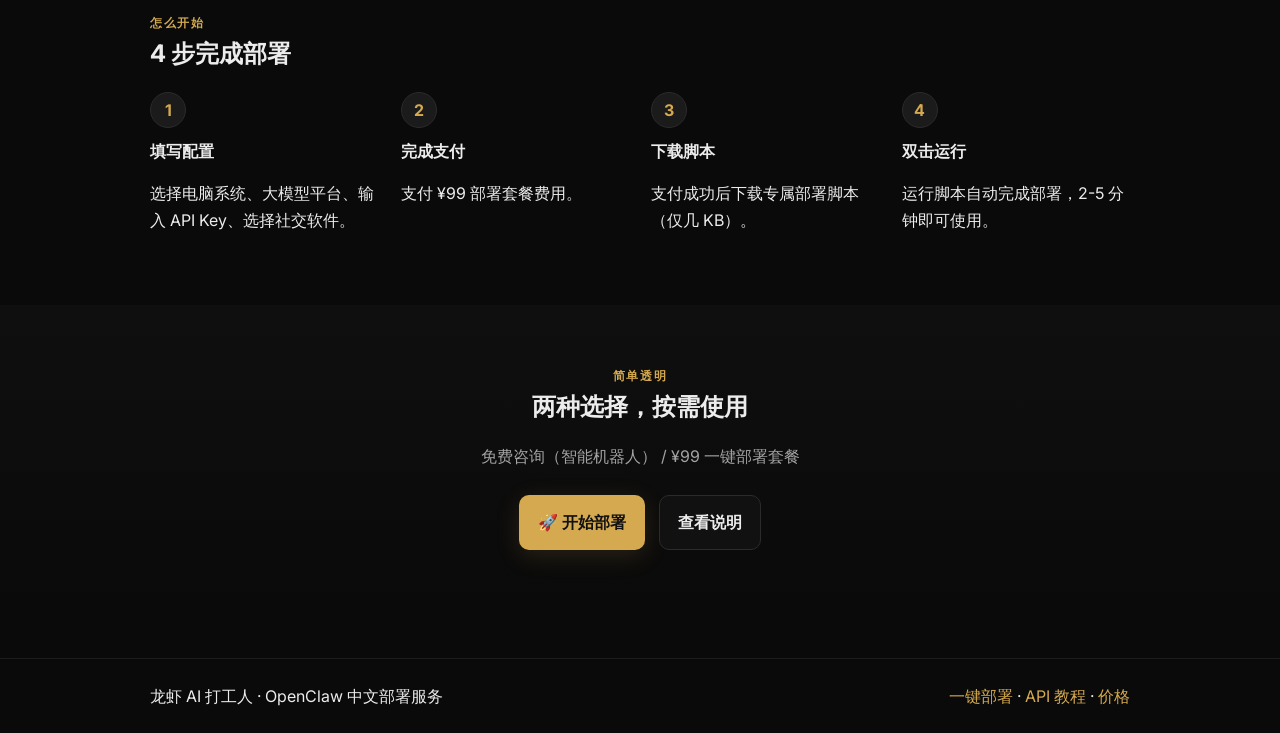
==== commit ba61f30a: "修复标题样式重叠问题" ====
--- a/index.html
+++ b/index.html
@@ -27,7 +27,7 @@
     <div class="hero-inner container">
       <div>
         <div class="eyebrow"><span class="dot"></span> 2-5 分钟完成部署</div>
-        <h1>把 <em>OpenClaw / 龙虾</em><br>变成你的 AI 打工人</h1>
+        <h1>把 OpenClaw / 龙虾<br>变成你的 AI 打工人</h1>
         <p class="subtitle">面向中文用户的一键部署服务。不需要服务器，直接部署到你的电脑。填写配置 → 完成支付 → 下载脚本 → 双击运行，即可通过微信/QQ/飞书控制你的 AI 助手。</p>
         <div class="cta-row">
           <a class="btn primary" href="./deploy.html">🚀 开始部署</a>
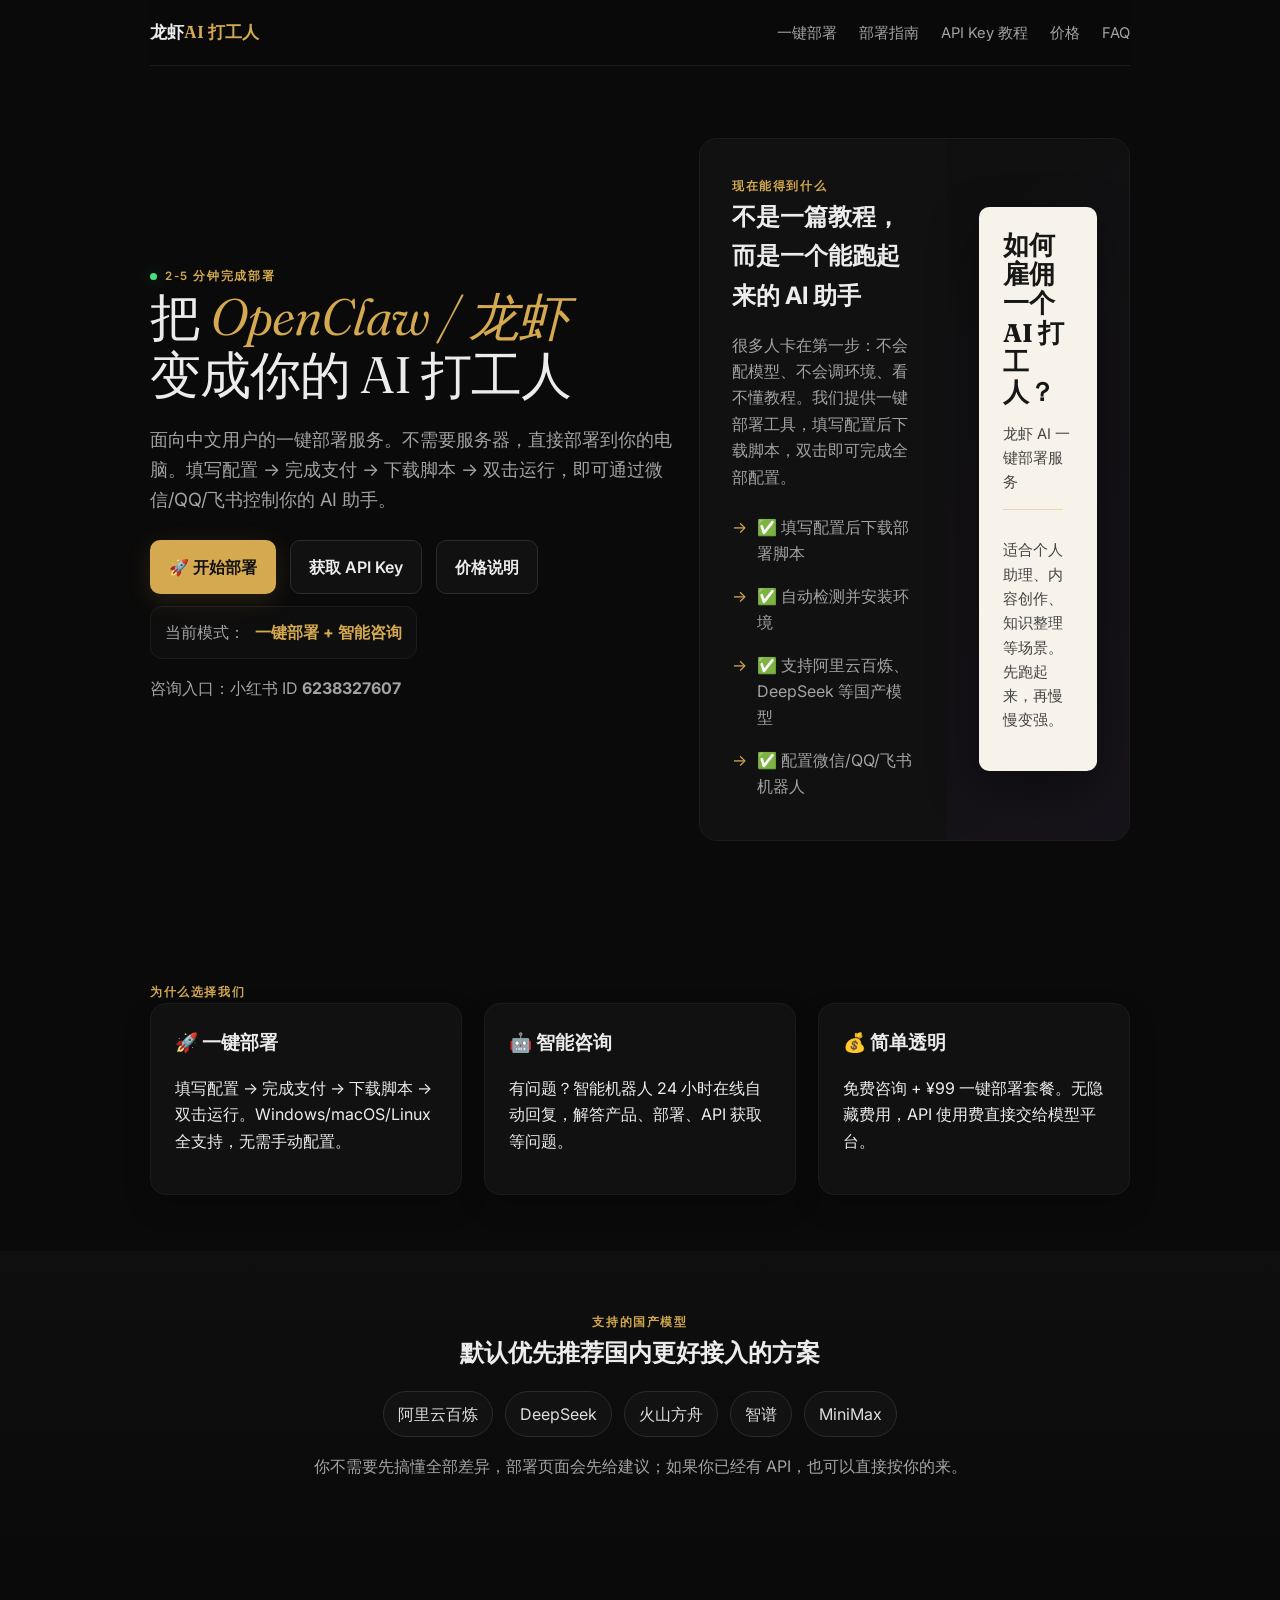
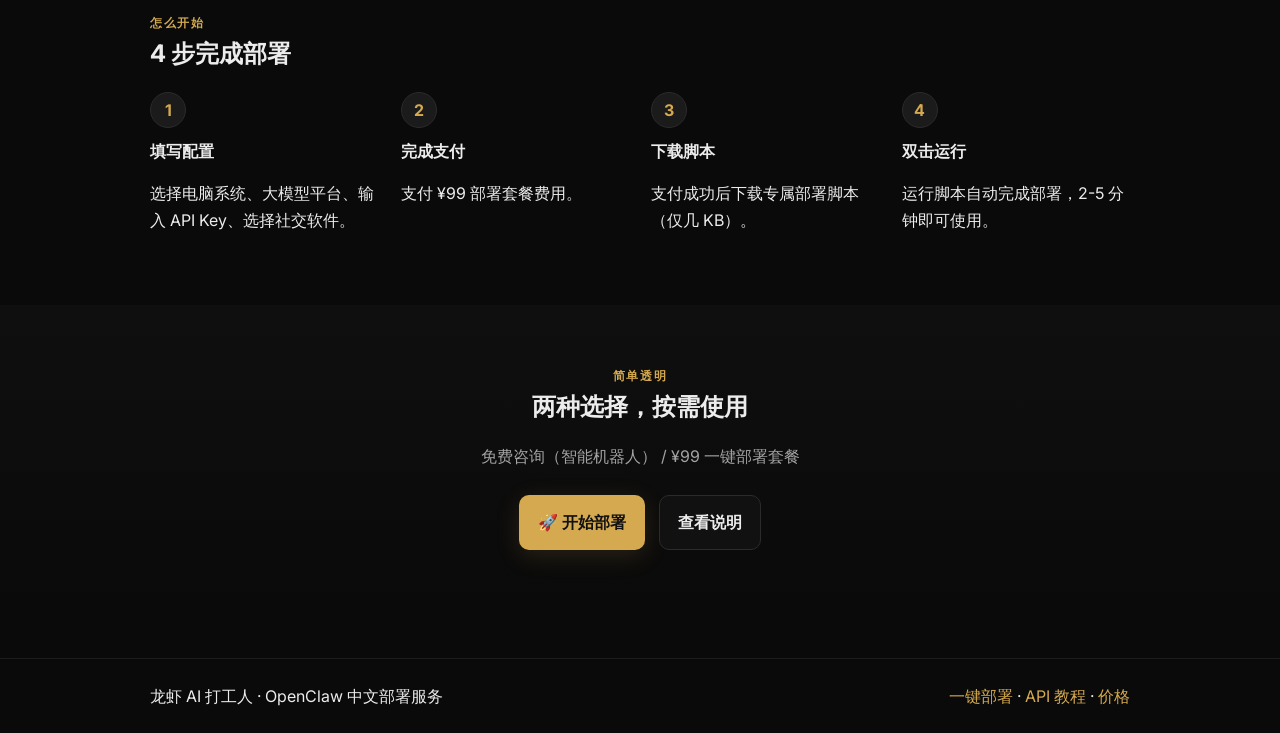
==== commit 5c721dfe: "缩小标题字体，保持2行" ====
--- a/index.html
+++ b/index.html
@@ -27,7 +27,7 @@
     <div class="hero-inner container">
       <div>
         <div class="eyebrow"><span class="dot"></span> 2-5 分钟完成部署</div>
-        <h1>把 OpenClaw / 龙虾<br>变成你的 AI 打工人</h1>
+        <h1>把 <em>OpenClaw / 龙虾</em><br>变成你的 AI 打工人</h1>
         <p class="subtitle">面向中文用户的一键部署服务。不需要服务器，直接部署到你的电脑。填写配置 → 完成支付 → 下载脚本 → 双击运行，即可通过微信/QQ/飞书控制你的 AI 助手。</p>
         <div class="cta-row">
           <a class="btn primary" href="./deploy.html">🚀 开始部署</a>
--- a/styles.css
+++ b/styles.css
@@ -1 +1 @@
-:root{--bg:#0a0a0a;--surface:#111111;--surface2:#161616;--border:#1c1c1c;--border2:#2b2b2b;--text:#ececec;--muted:#a3a3a3;--dim:#666;--accent:#d4a94f;--accentGlow:rgba(212,169,79,.15);--green:#4ade80;--blue:#60a5fa}*{box-sizing:border-box}html{scroll-behavior:smooth}body{margin:0;font-family:Inter,-apple-system,BlinkMacSystemFont,"Segoe UI",Roboto,"PingFang SC","Helvetica Neue",Arial,sans-serif;background:var(--bg);color:var(--text);line-height:1.65;-webkit-font-smoothing:antialiased}a{color:var(--accent);text-decoration:none}.container{width:min(980px,92%);margin:0 auto}.nav,.hero-inner,.split,.grid-3,.timeline,.pricing-grid,.form-wrap,.footer-inner{display:grid;gap:22px}.nav{position:sticky;top:0;z-index:1000;grid-template-columns:1fr auto;align-items:center;padding:18px 0;background:rgba(10,10,10,.86);backdrop-filter:blur(18px);border-bottom:1px solid var(--border)}.logo{font-family:Fraunces,serif;font-size:1.08rem;font-weight:600;color:var(--text)}.logo span{color:var(--accent)}.nav-links a{margin-left:18px;color:var(--muted);font-size:.92rem}.nav-links a:hover{color:var(--text)}.hero{min-height:92vh;padding-bottom:40px}.hero-inner{grid-template-columns:1.1fr .9fr;align-items:center;padding:72px 0 40px}.eyebrow,.section-label,.mini-badge{display:inline-flex;align-items:center;gap:8px;font-size:.72rem;font-weight:600;letter-spacing:.14em;text-transform:uppercase;color:var(--accent)}.eyebrow .dot{width:7px;height:7px;border-radius:50%;background:var(--green);box-shadow:0 0 18px rgba(74,222,128,.4)}h1,h2,h3{margin:0 0 14px}.hero h1,.simple-header h1{font-family:Fraunces,serif;font-size:clamp(2.7rem,6vw,4.5rem);font-weight:350;line-height:1.08;letter-spacing:-.02em}.hero h1 em{font-style:italic;color:var(--accent)}.subtitle{font-size:1.14rem;color:var(--muted);max-width:720px;margin-bottom:20px}.cta-row{display:flex;gap:14px;flex-wrap:wrap;margin:26px 0 12px}.btn{display:inline-flex;align-items:center;justify-content:center;padding:13px 18px;border:1px solid var(--border2);border-radius:10px;background:var(--surface);color:var(--text);font-weight:600;transition:all .18s ease}.btn:hover{border-color:var(--accent);transform:translateY(-1px)}.btn.primary{background:var(--accent);color:#111;border-color:transparent;box-shadow:0 6px 24px var(--accentGlow)}.hint,.muted{color:var(--muted)}.small{font-size:.9rem}.section{padding:56px 0}.alt{background:linear-gradient(180deg,#0f0f0f,#0a0a0a)}.card{background:var(--surface);border:1px solid var(--border);border-radius:16px;padding:24px;box-shadow:0 12px 28px rgba(0,0,0,.18)}.card:hover{border-color:var(--border2)}.highlight{background:linear-gradient(180deg,#131313,#101010)}.hero-proof{display:flex;align-items:center;gap:10px;padding:12px 14px;border:1px solid var(--border);border-radius:12px;background:#0e0e0e;color:var(--muted);width:fit-content}.hero-proof strong{color:var(--accent)}.split{grid-template-columns:1fr 1fr}.grid-3{grid-template-columns:repeat(3,1fr)}.chips{display:flex;gap:12px;flex-wrap:wrap}.chips span{padding:9px 14px;border:1px solid var(--border2);border-radius:999px;background:#121212;color:#ddd}.timeline{grid-template-columns:repeat(4,1fr);margin-top:18px}.step strong{display:inline-grid;place-items:center;width:36px;height:36px;border-radius:50%;background:#1b1b1b;border:1px solid var(--border2);margin-bottom:10px;color:var(--accent)}.step span{display:block;font-weight:700;margin-bottom:4px}.footer{border-top:1px solid var(--border);padding:24px 0;margin-top:40px}.footer-inner{grid-template-columns:1fr auto;align-items:center}.simple-header{padding:38px 0 16px}.simple-header p{color:var(--muted)}.pricing-grid{grid-template-columns:repeat(4,1fr);padding-bottom:48px}.price-card .price{font-family:Fraunces,serif;font-size:2.2rem;font-weight:600;margin:10px 0 14px}.price-card.featured{border-color:var(--accent);transform:translateY(-8px)}.form-wrap{grid-template-columns:1fr 1fr;padding-bottom:48px}.form-card label{display:block;margin-bottom:16px}.form-card input,.form-card textarea,.form-card select,#result,#plan{width:100%;margin-top:8px;background:#0d0d0d;border:1px solid var(--border2);border-radius:12px;color:var(--text);padding:12px;font:inherit}.checkbox{display:flex;gap:10px;align-items:flex-start}.checkbox input{width:auto;margin-top:4px}.faq-list{display:grid;gap:16px;padding-bottom:50px}.divider{width:60px;height:1px;background:var(--accent);opacity:.4;margin:8px 0 28px}.feature-list{list-style:none;padding:0;margin:16px 0 0}.feature-list li{padding:8px 0;color:var(--muted);display:flex;gap:10px}.feature-list li::before{content:'→';color:var(--accent)}.product-shell{display:grid;grid-template-columns:1.15fr .85fr;background:var(--surface);border:1px solid var(--border);border-radius:18px;overflow:hidden}.product-info{padding:32px}.product-visual{padding:32px;background:linear-gradient(135deg,#0f0f0f,#17131a);display:flex;align-items:center;justify-content:center;position:relative}.mock-panel{width:100%;max-width:320px;background:#f7f3ea;color:#171717;border-radius:10px;padding:24px;box-shadow:0 20px 50px rgba(0,0,0,.35)}.mock-panel h3{font-family:Fraunces,serif;font-size:1.6rem;line-height:1.15;margin-bottom:10px}.mock-panel p{font-size:.92rem;color:#444}.center{text-align:center}@media (max-width:900px){.hero-inner,.split,.grid-3,.timeline,.pricing-grid,.form-wrap,.product-shell,.footer-inner{grid-template-columns:1fr}.price-card.featured{transform:none}.nav{grid-template-columns:1fr}.nav-links{display:flex;flex-wrap:wrap;gap:10px}.nav-links a{margin:0}.hero{min-height:auto}.hero-inner{padding-top:42px}}+:root{--bg:#0a0a0a;--surface:#111111;--surface2:#161616;--border:#1c1c1c;--border2:#2b2b2b;--text:#ececec;--muted:#a3a3a3;--dim:#666;--accent:#d4a94f;--accentGlow:rgba(212,169,79,.15);--green:#4ade80;--blue:#60a5fa}*{box-sizing:border-box}html{scroll-behavior:smooth}body{margin:0;font-family:Inter,-apple-system,BlinkMacSystemFont,"Segoe UI",Roboto,"PingFang SC","Helvetica Neue",Arial,sans-serif;background:var(--bg);color:var(--text);line-height:1.65;-webkit-font-smoothing:antialiased}a{color:var(--accent);text-decoration:none}.container{width:min(980px,92%);margin:0 auto}.nav,.hero-inner,.split,.grid-3,.timeline,.pricing-grid,.form-wrap,.footer-inner{display:grid;gap:22px}.nav{position:sticky;top:0;z-index:1000;grid-template-columns:1fr auto;align-items:center;padding:18px 0;background:rgba(10,10,10,.86);backdrop-filter:blur(18px);border-bottom:1px solid var(--border)}.logo{font-family:Fraunces,serif;font-size:1.08rem;font-weight:600;color:var(--text)}.logo span{color:var(--accent)}.nav-links a{margin-left:18px;color:var(--muted);font-size:.92rem}.nav-links a:hover{color:var(--text)}.hero{min-height:92vh;padding-bottom:40px}.hero-inner{grid-template-columns:1.1fr .9fr;align-items:center;padding:72px 0 40px}.eyebrow,.section-label,.mini-badge{display:inline-flex;align-items:center;gap:8px;font-size:.72rem;font-weight:600;letter-spacing:.14em;text-transform:uppercase;color:var(--accent)}.eyebrow .dot{width:7px;height:7px;border-radius:50%;background:var(--green);box-shadow:0 0 18px rgba(74,222,128,.4)}h1,h2,h3{margin:0 0 14px}.hero h1,.simple-header h1{font-family:Fraunces,serif;font-size:clamp(2rem,5vw,3.2rem);font-weight:350;line-height:1.15;letter-spacing:-.02em}.hero h1 em{font-style:italic;color:var(--accent)}.subtitle{font-size:1.14rem;color:var(--muted);max-width:720px;margin-bottom:20px}.cta-row{display:flex;gap:14px;flex-wrap:wrap;margin:26px 0 12px}.btn{display:inline-flex;align-items:center;justify-content:center;padding:13px 18px;border:1px solid var(--border2);border-radius:10px;background:var(--surface);color:var(--text);font-weight:600;transition:all .18s ease}.btn:hover{border-color:var(--accent);transform:translateY(-1px)}.btn.primary{background:var(--accent);color:#111;border-color:transparent;box-shadow:0 6px 24px var(--accentGlow)}.hint,.muted{color:var(--muted)}.small{font-size:.9rem}.section{padding:56px 0}.alt{background:linear-gradient(180deg,#0f0f0f,#0a0a0a)}.card{background:var(--surface);border:1px solid var(--border);border-radius:16px;padding:24px;box-shadow:0 12px 28px rgba(0,0,0,.18)}.card:hover{border-color:var(--border2)}.highlight{background:linear-gradient(180deg,#131313,#101010)}.hero-proof{display:flex;align-items:center;gap:10px;padding:12px 14px;border:1px solid var(--border);border-radius:12px;background:#0e0e0e;color:var(--muted);width:fit-content}.hero-proof strong{color:var(--accent)}.split{grid-template-columns:1fr 1fr}.grid-3{grid-template-columns:repeat(3,1fr)}.chips{display:flex;gap:12px;flex-wrap:wrap}.chips span{padding:9px 14px;border:1px solid var(--border2);border-radius:999px;background:#121212;color:#ddd}.timeline{grid-template-columns:repeat(4,1fr);margin-top:18px}.step strong{display:inline-grid;place-items:center;width:36px;height:36px;border-radius:50%;background:#1b1b1b;border:1px solid var(--border2);margin-bottom:10px;color:var(--accent)}.step span{display:block;font-weight:700;margin-bottom:4px}.footer{border-top:1px solid var(--border);padding:24px 0;margin-top:40px}.footer-inner{grid-template-columns:1fr auto;align-items:center}.simple-header{padding:38px 0 16px}.simple-header p{color:var(--muted)}.pricing-grid{grid-template-columns:repeat(4,1fr);padding-bottom:48px}.price-card .price{font-family:Fraunces,serif;font-size:2.2rem;font-weight:600;margin:10px 0 14px}.price-card.featured{border-color:var(--accent);transform:translateY(-8px)}.form-wrap{grid-template-columns:1fr 1fr;padding-bottom:48px}.form-card label{display:block;margin-bottom:16px}.form-card input,.form-card textarea,.form-card select,#result,#plan{width:100%;margin-top:8px;background:#0d0d0d;border:1px solid var(--border2);border-radius:12px;color:var(--text);padding:12px;font:inherit}.checkbox{display:flex;gap:10px;align-items:flex-start}.checkbox input{width:auto;margin-top:4px}.faq-list{display:grid;gap:16px;padding-bottom:50px}.divider{width:60px;height:1px;background:var(--accent);opacity:.4;margin:8px 0 28px}.feature-list{list-style:none;padding:0;margin:16px 0 0}.feature-list li{padding:8px 0;color:var(--muted);display:flex;gap:10px}.feature-list li::before{content:'→';color:var(--accent)}.product-shell{display:grid;grid-template-columns:1.15fr .85fr;background:var(--surface);border:1px solid var(--border);border-radius:18px;overflow:hidden}.product-info{padding:32px}.product-visual{padding:32px;background:linear-gradient(135deg,#0f0f0f,#17131a);display:flex;align-items:center;justify-content:center;position:relative}.mock-panel{width:100%;max-width:320px;background:#f7f3ea;color:#171717;border-radius:10px;padding:24px;box-shadow:0 20px 50px rgba(0,0,0,.35)}.mock-panel h3{font-family:Fraunces,serif;font-size:1.6rem;line-height:1.15;margin-bottom:10px}.mock-panel p{font-size:.92rem;color:#444}.center{text-align:center}@media (max-width:900px){.hero-inner,.split,.grid-3,.timeline,.pricing-grid,.form-wrap,.product-shell,.footer-inner{grid-template-columns:1fr}.price-card.featured{transform:none}.nav{grid-template-columns:1fr}.nav-links{display:flex;flex-wrap:wrap;gap:10px}.nav-links a{margin:0}.hero{min-height:auto}.hero-inner{padding-top:42px}}
